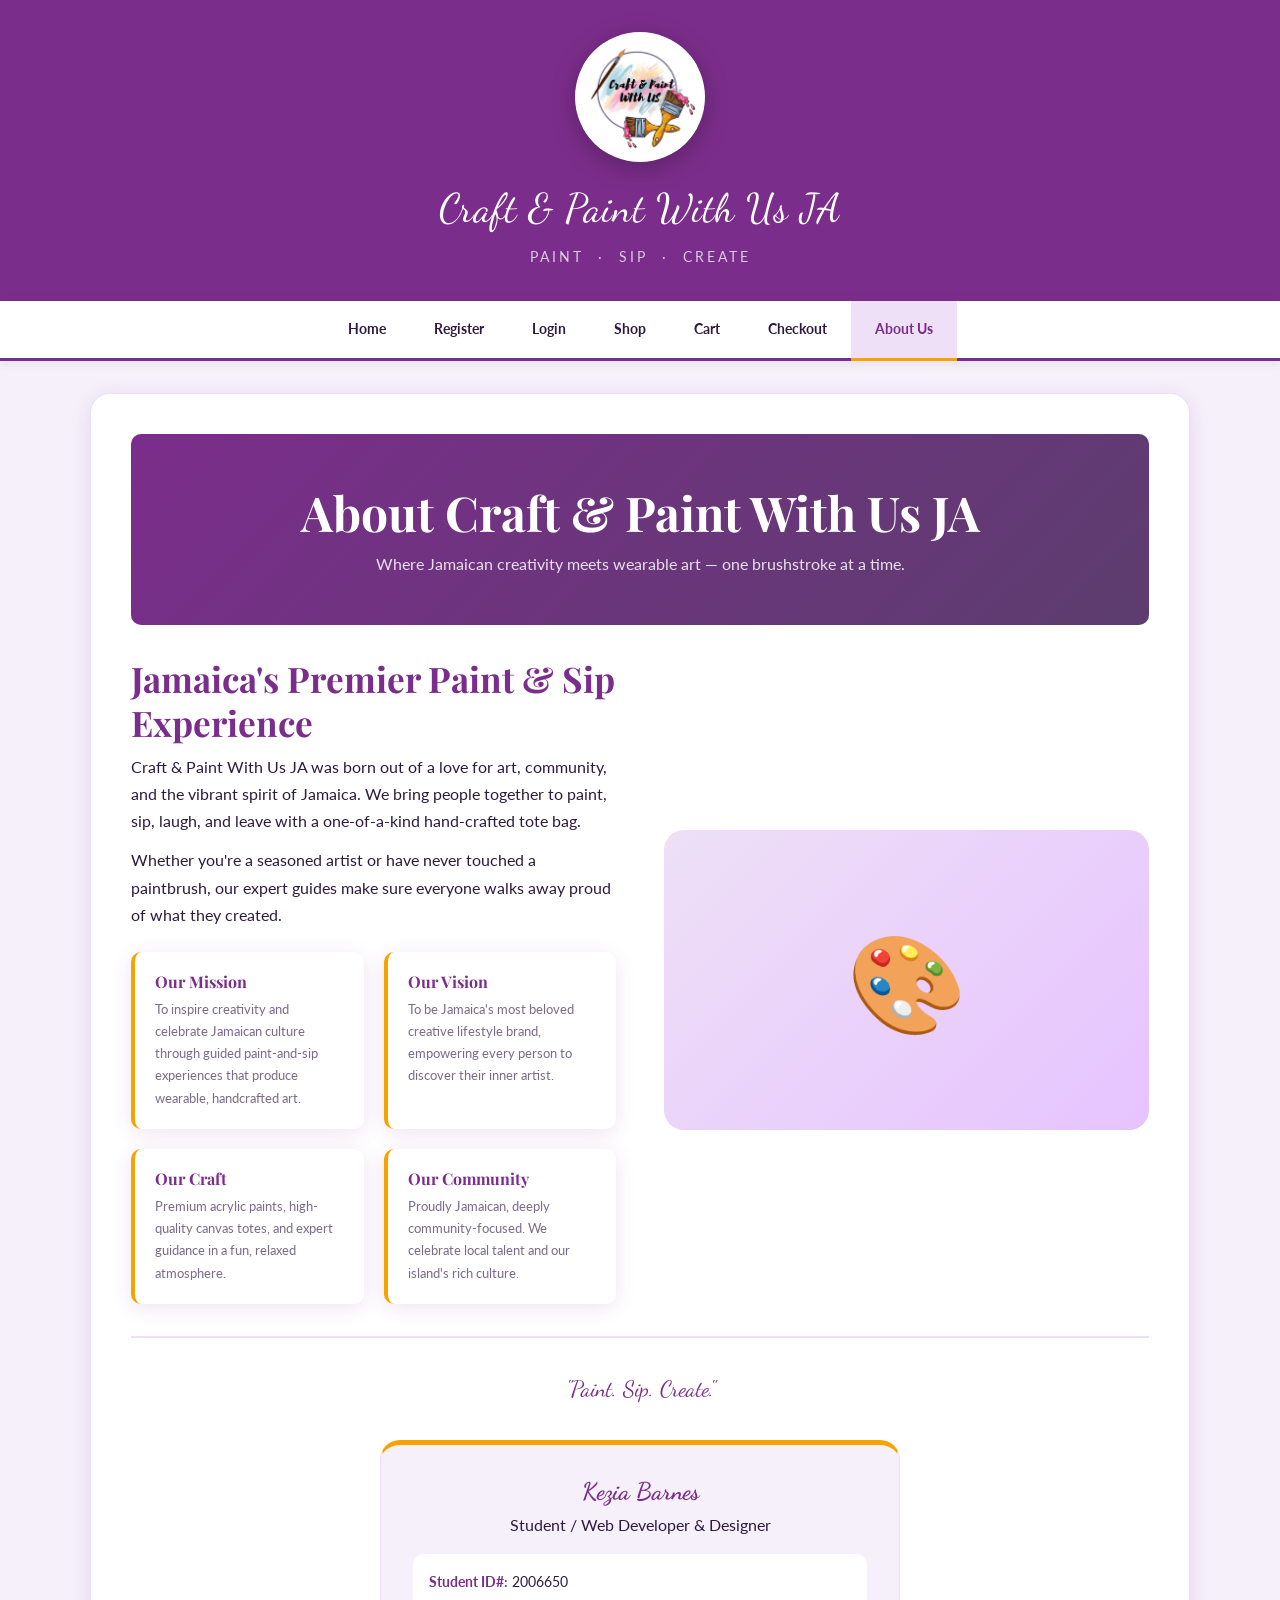
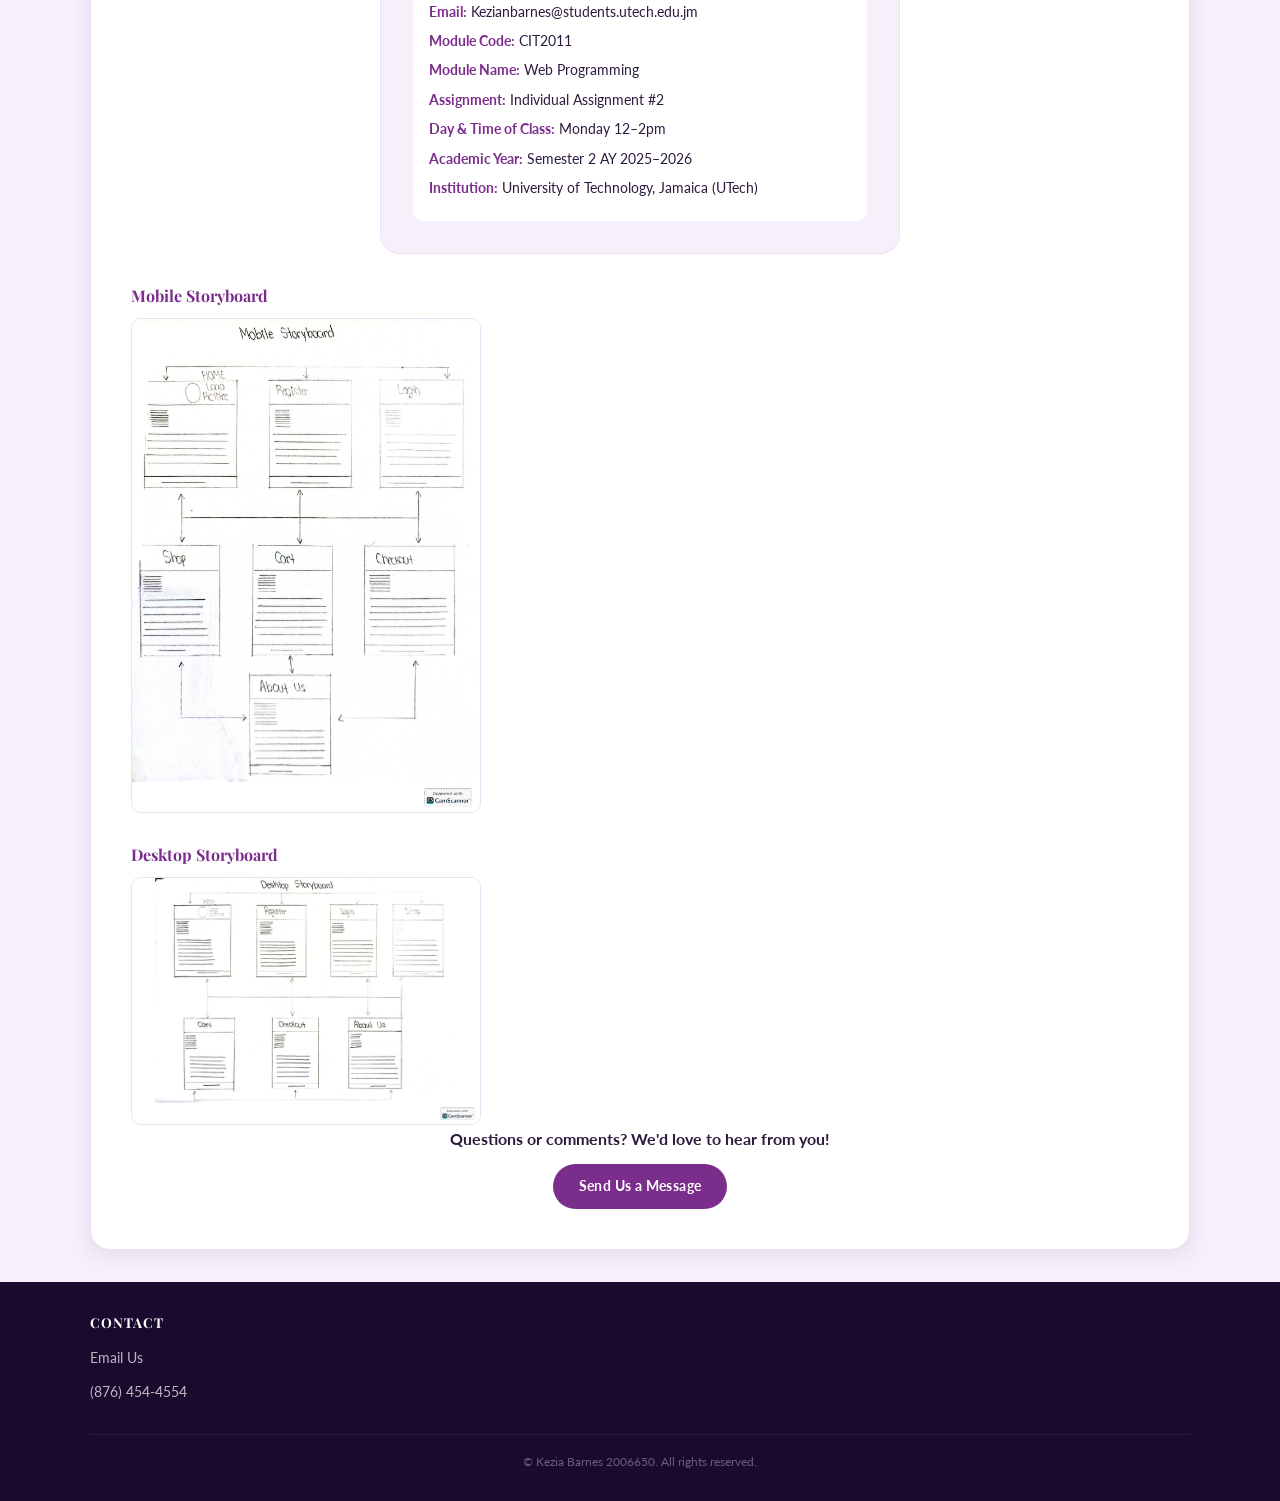
==== Codes/about.html @ 6f70c391 "Add files via upload" ====
<!DOCTYPE html>
<html lang="en">
<head>
  <meta charset="UTF-8" />
  <meta name="viewport" content="width=device-width, initial-scale=1.0" />
  <title>About Us — Craft &amp; Paint With Us JA</title>
  <link rel="stylesheet" href="../style.css" />
  <link rel="preconnect" href="https://fonts.googleapis.com" />
  <link rel="preconnect" href="https://fonts.gstatic.com" crossorigin />
  <link href="https://fonts.googleapis.com/css2?family=Playfair+Display:wght@400;700;900&family=Lato:wght@400;700&family=Dancing+Script:wght@600&display=swap" rel="stylesheet" />
</head>
<body>

  <!-- SITE BANNER -->
  <header class="site-banner">
    <a href="index.html">
      <div class="banner-logo-circle">
        <img src="../Assets/Craftandpaintlogo.jpg" alt="Craft and Paint With Us JA logo" />
      </div>
      <span class="banner-brand-name">Craft &amp; Paint With Us JA</span>
      <span class="banner-tagline">Paint &nbsp;&middot;&nbsp; Sip &nbsp;&middot;&nbsp; Create</span>
    </a>
  </header>

  <!-- NAVIGATION -->
  <nav class="site-nav" aria-label="Main navigation">
    <button class="hamburger" aria-label="Open menu" aria-expanded="false">
      <span></span><span></span><span></span>
    </button>
    <ul>
      <li><a href="index.html">Home</a></li>
      <li><a href="register.html">Register</a></li>
      <li><a href="login.html">Login</a></li>
      <li><a href="products.html">Shop</a></li>
      <li><a href="cart.html">Cart <span id="cart-count" aria-label="items in cart"></span></a></li>
      <li><a href="checkout.html">Checkout</a></li>
      <li><a href="about.html">About Us</a></li>
    </ul>
  </nav>

  <!-- MAIN CONTENT -->
  <main class="page-content">

    <div class="page-hero">
      <h1>About Craft &amp; Paint With Us JA</h1>
      <p>Where Jamaican creativity meets wearable art — one brushstroke at a time.</p>
    </div>

    <!-- Business info -->
    <div class="about-grid">
      <div>
        <h2>Jamaica's Premier Paint &amp; Sip Experience</h2>
        <p>Craft &amp; Paint With Us JA was born out of a love for art, community, and the vibrant spirit of Jamaica. We bring people together to paint, sip, laugh, and leave with a one-of-a-kind hand-crafted tote bag.</p>
        <p>Whether you're a seasoned artist or have never touched a paintbrush, our expert guides make sure everyone walks away proud of what they created.</p>

        <div class="about-values">
          <div class="value-card">
            <h4>Our Mission</h4>
            <p>To inspire creativity and celebrate Jamaican culture through guided paint-and-sip experiences that produce wearable, handcrafted art.</p>
          </div>
          <div class="value-card">
            <h4>Our Vision</h4>
            <p>To be Jamaica's most beloved creative lifestyle brand, empowering every person to discover their inner artist.</p>
          </div>
          <div class="value-card">
            <h4>Our Craft</h4>
            <p>Premium acrylic paints, high-quality canvas totes, and expert guidance in a fun, relaxed atmosphere.</p>
          </div>
          <div class="value-card">
            <h4>Our Community</h4>
            <p>Proudly Jamaican, deeply community-focused. We celebrate local talent and our island's rich culture.</p>
          </div>
        </div>
      </div>
      <div class="about-visual" aria-hidden="true">🎨</div>
    </div>

    <hr />

    <!-- Slogan -->
    <p class="text-center slogan">"Paint. Sip. Create."</p>

    <!-- Student / Developer details -->
    <div class="student-card">
      <h3 class="text-center">Kezia Barnes</h3>
      <p class="text-center">Student / Web Developer &amp; Designer</p>

      <div class="student-details">
        <p><strong>Student ID#:</strong> 2006650</p>
        <p><strong>Email:</strong>
          <a href="mailto:Kezianbarnes@students.utech.edu.jm">Kezianbarnes@students.utech.edu.jm</a>
        </p>
        <p><strong>Module Code:</strong> CIT2011</p>
        <p><strong>Module Name:</strong> Web Programming</p>
        <p><strong>Assignment:</strong> Individual Assignment #2</p>
        <p><strong>Day &amp; Time of Class:</strong> Monday 12–2pm</p>
        <p><strong>Academic Year:</strong> Semester 2 AY 2025–2026</p>
        <p><strong>Institution:</strong> University of Technology, Jamaica (UTech)</p>
      </div>
    </div>

    <!-- Storyboards -->
    <div class="storyboard-section">
      <h4>Mobile Storyboard</h4>
      <img src="../Assets/Mobilestoryboard.jpg" alt="Mobile wireframe storyboard layout for Craft and Paint With Us JA" width="350" />
    </div>

    <div class="storyboard-section">
      <h4>Desktop Storyboard</h4>
      <img src="../Assets/Desktopstoryboard.jpg" alt="Desktop wireframe storyboard layout for Craft and Paint With Us JA" width="350" />
    </div>

    <!-- Contact CTA -->
    <div class="text-center">
      <p><strong>Questions or comments? We'd love to hear from you!</strong></p>
      <a href="mailto:Kezianbarnes@students.utech.edu.jm?subject=Enquiry%20%E2%80%94%20Craft%20%26%20Paint%20With%20Us%20JA"
        class="btn btn-primary">Send Us a Message</a>
    </div>

  </main>

  <!-- FOOTER -->
  <footer>
    <div class="footer-inner">
      <div class="footer-col">
        <h4>Contact</h4>
        <ul>
          <li><a href="mailto:2006650@students.utech.edu.jm">Email Us</a></li>
          <li><a href="tel:+18764544554">(876) 454-4554</a></li>
        </ul>
      </div>
    </div>
    <div class="footer-bottom">
      <p>&copy; Kezia Barnes 2006650. All rights reserved.</p>
    </div>
  </footer>

  <button id="scroll-top-btn" aria-label="Scroll to top">&#8679;</button>
  <script src="../Codes/script.js"></script>
</body>
</html>
---- style.css ----
/* ============================================================
   Craft & Paint With Us JA — style.css
   Student : Kezia Barnes | ID: 2006650
   Module  : CIT2011 Web Programming — Individual Assignment #2
   ============================================================ */


/* ---- IA2 CSS: Custom Properties (variables) ---- */
:root {
  --clr-primary:   #7B2D8B;
  --clr-secondary: #F4A300;
  --clr-accent:    #E94B3C;
  --clr-bg:        #F5F0FA;
  --clr-dark:      #1A0A2E;
  --clr-mid:       #5C3D6E;
  --clr-light:     #EEE0F7;
  --clr-white:     #FFFFFF;
  --clr-text:      #2D1B3E;
  --clr-muted:     #7A6B8A;
  --clr-success:   #2E7D32;
  --clr-error:     #C62828;

  --ff-display: 'Playfair Display', serif;
  --ff-body:    'Lato', sans-serif;
  --ff-accent:  'Dancing Script', cursive;

  --fw-normal: 400;
  --fw-bold:   700;

  --radius:    10px;
  --radius-lg: 20px;
  --shadow:    0 4px 20px rgba(123,45,139,.13);
  --shadow-lg: 0 10px 40px rgba(123,45,139,.22);
  --transition: all 0.28s ease;
}


/* ---- IA2 CSS: Element selectors — global reset & base ---- */
*, *::before, *::after { box-sizing: border-box; margin: 0; padding: 0; }

html { scroll-behavior: smooth; font-size: 16px; }

body {
  font-family: var(--ff-body);
  background: var(--clr-bg);
  color: var(--clr-text);
  line-height: 1.7;
  min-height: 100vh;
  display: flex;
  flex-direction: column;
}

img { max-width: 100%; display: block; }
a   { text-decoration: none; color: inherit; transition: var(--transition); }
ul  { list-style: none; }
p   { margin-bottom: .75rem; }


/* ---- IA2 CSS: Element selectors — typography ---- */
h1, h2, h3, h4 {
  font-family: var(--ff-display);
  font-weight: var(--fw-bold);
  color: var(--clr-primary);
  line-height: 1.25;
  margin-bottom: .5rem;
}

h1 { font-size: clamp(1.8rem, 4vw, 3rem); }
h2 { font-size: clamp(1.4rem, 3vw, 2.2rem); }
h3 { font-size: clamp(1.1rem, 2vw, 1.6rem); }
h4 { font-size: 1rem; }


/* ---- IA2 CSS: Class selector — layout container ---- */
.container {
  width: 92%;
  max-width: 1100px;
  margin: 0 auto;
}

.text-center { text-align: center; }


/* ============================================================
   BUTTONS — IA2 CSS: Class selectors + pseudo-class :hover
   ============================================================ */
.btn {
  display: inline-block;
  padding: .65rem 1.6rem;
  border-radius: 50px;
  font-family: var(--ff-body);
  font-weight: var(--fw-bold);
  font-size: .9rem;
  cursor: pointer;
  border: none;
  transition: var(--transition);
  letter-spacing: .4px;
}

.btn-primary { background: var(--clr-primary); color: var(--clr-white); }
.btn-primary:hover { background: var(--clr-mid); transform: translateY(-2px); box-shadow: var(--shadow); }

.btn-secondary { background: var(--clr-secondary); color: var(--clr-dark); }
.btn-secondary:hover { background: #d4891a; transform: translateY(-2px); }

.btn-accent { background: var(--clr-accent); color: var(--clr-white); }
.btn-accent:hover { background: #c73a2c; transform: translateY(-2px); }

.btn-outline { background: transparent; border: 2px solid var(--clr-primary); color: var(--clr-primary); }
.btn-outline:hover { background: var(--clr-primary); color: var(--clr-white); }


/* ============================================================
   HEADER / BANNER — IA2 CSS: Layout & Positioning
   ============================================================ */
.site-banner {
  background: var(--clr-primary);
  padding: 2rem 1rem;
  text-align: center;
}

.banner-logo-circle {
  width: 130px;
  height: 130px;
  background: var(--clr-white);
  border-radius: 50%;
  display: flex;
  align-items: center;
  justify-content: center;
  margin: 0 auto .75rem;
  overflow: hidden;
  box-shadow: 0 6px 24px rgba(0,0,0,.25);
  padding: 8px;
}

.banner-logo-circle img {
  width: 100%;
  height: 100%;
  object-fit: contain;
  border-radius: 0;
}

.banner-brand-name {
  font-family: var(--ff-accent);
  font-size: clamp(1.6rem, 4vw, 2.5rem);
  color: var(--clr-white);
  display: block;
  letter-spacing: 1px;
}

.banner-tagline {
  font-size: .85rem;
  color: rgba(255,255,255,.75);
  letter-spacing: 3px;
  text-transform: uppercase;
  margin-top: .25rem;
  display: block;
}


/* ============================================================
   NAVIGATION — IA2 CSS: Flexbox layout, pseudo-class :hover
   ============================================================ */
.site-nav {
  background: var(--clr-white);
  border-bottom: 3px solid var(--clr-primary);
  position: sticky;
  top: 0;
  z-index: 1000;
  box-shadow: 0 2px 10px rgba(0,0,0,.08);
}

/* IA2 CSS: Descendant selector — nav links inside .site-nav */
.site-nav ul {
  display: flex;
  justify-content: center;
  flex-wrap: wrap;
  list-style: none;
}

.site-nav ul li a {
  display: block;
  padding: 1rem 1.5rem;
  font-weight: var(--fw-bold);
  font-size: .9rem;
  color: var(--clr-text);
  border-bottom: 3px solid transparent;
  margin-bottom: -3px;
  transition: var(--transition);
}

/* IA2 CSS: Pseudo-class :hover */
.site-nav ul li a:hover,
.site-nav ul li a.active {
  color: var(--clr-primary);
  border-bottom-color: var(--clr-secondary);
  background: var(--clr-light);
}

/* Cart badge — IA2 CSS: ID selector */
#cart-count {
  display: inline-flex;
  align-items: center;
  justify-content: center;
  background: var(--clr-accent);
  color: var(--clr-white);
  font-size: .6rem;
  font-weight: var(--fw-bold);
  width: 16px;
  height: 16px;
  border-radius: 50%;
  margin-left: .3rem;
  vertical-align: middle;
}

/* Hamburger button (mobile) */
.hamburger {
  display: none;
  flex-direction: column;
  gap: 5px;
  cursor: pointer;
  background: none;
  border: none;
  padding: .75rem 1rem;
  margin-left: auto;
}

.hamburger span {
  display: block;
  width: 24px;
  height: 2px;
  background: var(--clr-primary);
  border-radius: 2px;
  transition: var(--transition);
}


/* ============================================================
   MAIN CONTENT WRAPPER
   ============================================================ */
.page-content {
  background: var(--clr-white);
  border: 1px solid var(--clr-light);
  border-radius: var(--radius-lg);
  margin: 2rem auto;
  width: 92%;
  max-width: 1100px;
  padding: 2.5rem;
  box-shadow: var(--shadow);
  flex: 1;
}

/* IA2 CSS: Class selector — hero banner inside pages */
.page-hero {
  border-radius: var(--radius);
  background: linear-gradient(135deg, var(--clr-primary), var(--clr-mid));
  color: var(--clr-white);
  padding: 3rem 2rem;
  text-align: center;
  margin-bottom: 2rem;
}

.page-hero h1 { color: var(--clr-white); margin-bottom: .5rem; }
.page-hero p  { color: rgba(255,255,255,.85); max-width: 600px; margin: 0 auto; }


/* ============================================================
   HOME PAGE — IA2 CSS: Grid layout
   ============================================================ */
.home-welcome {
  display: grid;
  grid-template-columns: 1fr auto;
  gap: 2.5rem;
  align-items: center;
  padding: 1.5rem 0 2rem;
}

.home-welcome-img {
width: 80%;
  heigh: 80%;
  object-fit: contain;
  border-radius: 0;
}

.home-cta { display: flex; gap: 1rem; flex-wrap: wrap; margin-top: 1.25rem; }

.bullet-list { list-style: disc; padding-left: 1.5rem; color: var(--clr-muted); margin-bottom: 1.5rem; }
.bullet-list li { margin-bottom: .4rem; }

/* IA2 CSS: Grid layout — products grid */
.products-grid {
  display: grid;
  grid-template-columns: repeat(auto-fill, minmax(240px, 1fr));
  gap: 1.5rem;
  margin-top: 1.5rem;
}

/* IA2 CSS: Class selector + pseudo-class :hover */
.product-card {
  background: var(--clr-bg);
  border-radius: var(--radius);
  overflow: hidden;
  border: 1px solid var(--clr-light);
  transition: var(--transition);
  display: flex;
  flex-direction: column;
}

.product-card:hover { transform: translateY(-4px); box-shadow: var(--shadow-lg); }

.product-img {
  height: 180px;
  overflow: hidden;
  background: var(--clr-light);
  display: flex;
  align-items: center;
  justify-content: center;
}

.product-img img {
  width: 100%;
  height: 100%;
  object-fit: cover;
}

.product-info { padding: 1.1rem; flex: 1; display: flex; flex-direction: column; }
.product-info h3 { font-size: 1rem; margin-bottom: .3rem; }
.product-info p  { font-size: .82rem; color: var(--clr-muted); flex: 1; }

.product-footer {
  display: flex;
  align-items: center;
  justify-content: space-between;
  gap: .5rem;
  margin-top: .75rem;
}

.product-price {
  font-size: 1.15rem;
  font-weight: var(--fw-bold);
  color: var(--clr-primary);
  font-family: var(--ff-display);
}

.add-to-cart-btn {
  background: var(--clr-primary);
  color: var(--clr-white);
  border: none;
  border-radius: 8px;
  padding: .45rem .9rem;
  cursor: pointer;
  font-size: .8rem;
  font-weight: var(--fw-bold);
  font-family: var(--ff-body);
  transition: var(--transition);
}

.add-to-cart-btn:hover { background: var(--clr-accent); transform: scale(1.05); }


/* ============================================================
   FORMS (Login & Register) — IA2 CSS: Descendant + pseudo-class
   ============================================================ */
.form-wrap { max-width: 520px; margin: 0 auto; }

.form-card-inner {
  background: var(--clr-bg);
  border-radius: var(--radius);
  padding: 2rem;
  border: 1px solid var(--clr-light);
  margin-top: 1rem;
}

.form-group { margin-bottom: 1.1rem; }

/* IA2 CSS: Descendant selector */
.form-group label {
  display: block;
  font-weight: var(--fw-bold);
  font-size: .85rem;
  color: var(--clr-text);
  margin-bottom: .3rem;
}

.form-group input,
.form-group select,
.form-group textarea {
  width: 100%;
  padding: .7rem .9rem;
  border: 2px solid rgba(123,45,139,.15);
  border-radius: var(--radius);
  font-family: var(--ff-body);
  font-size: .9rem;
  color: var(--clr-text);
  background: var(--clr-white);
  transition: var(--transition);
  outline: none;
}

/* IA2 CSS: Pseudo-class :focus */
.form-group input:focus,
.form-group select:focus,
.form-group textarea:focus {
  border-color: var(--clr-primary);
  box-shadow: 0 0 0 3px rgba(123,45,139,.1);
}

.form-group input.error-field { border-color: var(--clr-error); }

.form-row { display: grid; grid-template-columns: 1fr 1fr; gap: 1rem; }

.form-divider {
  text-align: center;
  color: var(--clr-muted);
  font-size: .85rem;
  margin: 1rem 0;
  position: relative;
}

.form-divider::before,
.form-divider::after {
  content: '';
  position: absolute;
  top: 50%;
  width: 42%;
  height: 1px;
  background: rgba(123,45,139,.15);
}

.form-divider::before { left: 0; }
.form-divider::after  { right: 0; }

.form-footer {
  text-align: center;
  margin-top: 1.25rem;
  font-size: .875rem;
  color: var(--clr-muted);
}

/* IA2 CSS: Descendant selector — links inside .form-footer */
.form-footer a { color: var(--clr-primary); font-weight: var(--fw-bold); }

.password-strength {
  height: 4px;
  border-radius: 2px;
  background: #ddd;
  margin-top: .4rem;
  overflow: hidden;
}

.strength-bar {
  height: 100%;
  border-radius: 2px;
  transition: var(--transition);
  width: 0;
}

/* IA2 CSS: Class selectors — feedback messages */
.error-msg {
  color: var(--clr-error);
  font-size: .78rem;
  margin-top: .25rem;
  display: none;
}

.error-msg.visible { display: block; }

.success-msg {
  background: #e8f5e9;
  color: var(--clr-success);
  border-left: 4px solid var(--clr-success);
  padding: .875rem 1rem;
  border-radius: var(--radius);
  font-size: .875rem;
  margin-bottom: 1rem;
  display: none;
}

.success-msg.visible { display: block; }


/* ============================================================
   CART PAGE — IA2 CSS: Grid + Flexbox layout
   ============================================================ */
.cart-layout {
  display: grid;
  grid-template-columns: 1fr 300px;
  gap: 1.5rem;
  align-items: start;
}

.cart-table-wrap {
  background: var(--clr-bg);
  border-radius: var(--radius);
  border: 1px solid var(--clr-light);
  overflow: hidden;
}

.cart-table { width: 100%; border-collapse: collapse; }

/* IA2 CSS: Descendant selector — thead inside .cart-table */
.cart-table thead { background: var(--clr-primary); color: var(--clr-white); }
.cart-table th { padding: .75rem 1rem; text-align: left; font-size: .82rem; }
.cart-table td { padding: .75rem 1rem; border-bottom: 1px solid var(--clr-light); vertical-align: middle; }
.cart-table tbody tr:last-child td { border-bottom: none; }

/* IA2 CSS: Pseudo-class :hover on table rows */
.cart-table tbody tr:hover { background: var(--clr-light); }

.qty-control { display: flex; align-items: center; gap: .4rem; }

.qty-btn {
  width: 26px;
  height: 26px;
  border: 2px solid var(--clr-primary);
  background: none;
  border-radius: 6px;
  cursor: pointer;
  font-size: .9rem;
  color: var(--clr-primary);
  transition: var(--transition);
  display: flex;
  align-items: center;
  justify-content: center;
}

.qty-btn:hover { background: var(--clr-primary); color: var(--clr-white); }

.remove-btn {
  background: none;
  border: none;
  color: var(--clr-error);
  cursor: pointer;
  font-size: 1rem;
  padding: .3rem;
  border-radius: 6px;
  transition: var(--transition);
}

.remove-btn:hover { background: #ffebee; }

.cart-table-actions {
  display: flex;
  gap: .75rem;
  padding: 1rem;
  border-top: 2px solid var(--clr-light);
  flex-wrap: wrap;
}

/* IA2 CSS: Class selector — order summary sidebar */
.cart-summary {
  background: var(--clr-bg);
  border-radius: var(--radius);
  border: 1px solid var(--clr-light);
  padding: 1.5rem;
  position: sticky;
  top: 70px;
}

.cart-summary h3 {
  margin-bottom: 1.25rem;
  padding-bottom: .65rem;
  border-bottom: 2px solid var(--clr-light);
}

.summary-line {
  display: flex;
  justify-content: space-between;
  font-size: .875rem;
  padding: .4rem 0;
  color: var(--clr-muted);
}

.summary-line.discount { color: var(--clr-success); }

.summary-total {
  display: flex;
  justify-content: space-between;
  font-weight: var(--fw-bold);
  font-size: 1.1rem;
  padding: .875rem 0 .4rem;
  margin-top: .4rem;
  border-top: 2px solid var(--clr-primary);
  color: var(--clr-primary);
}

.cart-actions { display: flex; flex-direction: column; gap: .6rem; margin-top: 1rem; }

.empty-state { text-align: center; padding: 3rem 2rem; color: var(--clr-muted); }
.empty-state .empty-icon { font-size: 3.5rem; margin-bottom: .875rem; opacity: .4; }


/* ============================================================
   CHECKOUT PAGE — IA2 CSS: Grid layout
   ============================================================ */
.checkout-layout {
  display: grid;
  grid-template-columns: 1fr 300px;
  gap: 1.5rem;
  align-items: start;
}

.checkout-card {
  background: var(--clr-bg);
  border-radius: var(--radius);
  border: 1px solid var(--clr-light);
  padding: 1.75rem;
}

.checkout-card h3 {
  margin-bottom: 1.25rem;
  padding-bottom: .65rem;
  border-bottom: 2px solid var(--clr-light);
}

.checkout-order-item {
  display: flex;
  justify-content: space-between;
  padding: .5rem 0;
  border-bottom: 1px solid var(--clr-light);
  font-size: .875rem;
}

.checkout-order-item:last-child { border-bottom: none; }

.checkout-actions { display: flex; gap: .65rem; flex-wrap: wrap; margin-top: 1.25rem; }

.bank-details {
  background: var(--clr-light);
  border-radius: var(--radius);
  padding: 1rem;
  font-size: .875rem;
  margin-top: 1rem;
}

.bank-details p { margin-bottom: .3rem; }


/* ============================================================
   ABOUT PAGE — IA2 CSS: Grid layout
   ============================================================ */
.about-grid {
  display: grid;
  grid-template-columns: 1fr 1fr;
  gap: 3rem;
  align-items: center;
  margin-bottom: 2rem;
}

.about-visual {
  background: linear-gradient(135deg, var(--clr-light), #e6c3ff);
  border-radius: var(--radius-lg);
  height: 300px;
  display: flex;
  align-items: center;
  justify-content: center;
  font-size: 6rem;
}

.about-values { display: grid; grid-template-columns: 1fr 1fr; gap: 1.25rem; margin-top: 1.5rem; }

.value-card {
  background: var(--clr-white);
  border-radius: var(--radius);
  padding: 1.25rem;
  border-left: 4px solid var(--clr-secondary);
  box-shadow: var(--shadow);
}

.value-card h4 { margin-bottom: .35rem; }
.value-card p  { font-size: .82rem; color: var(--clr-muted); margin: 0; }

.student-card {
  background: var(--clr-bg);
  border-radius: var(--radius-lg);
  padding: 2rem;
  border: 1px solid var(--clr-light);
  max-width: 520px;
  margin: 2rem auto;
  border-top: 5px solid var(--clr-secondary);
}

.student-card h3 {
  font-family: var(--ff-accent);
  font-size: 1.5rem;
  margin-bottom: .25rem;
}

.student-details {
  background: var(--clr-white);
  border-radius: var(--radius);
  padding: 1rem;
  margin-top: 1rem;
}

/* IA2 CSS: Descendant selector — paragraphs inside .student-details */
.student-details p { font-size: .875rem; margin-bottom: .35rem; }
.student-details p strong { color: var(--clr-primary); }

.storyboard-section { margin-top: 2rem; }
.storyboard-section h4 { margin-bottom: .75rem; }
.storyboard-section img { border-radius: var(--radius); border: 1px solid var(--clr-light); max-width: 100%; }


/* ============================================================
   MODAL — IA2 CSS: Positioning (fixed)
   ============================================================ */
.modal-overlay {
  position: fixed;
  inset: 0;
  background: rgba(26,10,46,.7);
  z-index: 2000;
  display: flex;
  align-items: center;
  justify-content: center;
  padding: 1rem;
  opacity: 0;
  pointer-events: none;
  transition: var(--transition);
}

.modal-overlay.open { opacity: 1; pointer-events: all; }

.modal {
  background: var(--clr-white);
  border-radius: var(--radius-lg);
  padding: 2.25rem;
  max-width: 460px;
  width: 100%;
  transform: scale(.9);
  transition: var(--transition);
  text-align: center;
}

.modal-overlay.open .modal { transform: scale(1); }
.modal h3 { margin-bottom: .75rem; }
.modal p  { color: var(--clr-muted); margin-bottom: 1.25rem; }
.modal-actions { display: flex; gap: .875rem; justify-content: center; }


/* ============================================================
   TOAST NOTIFICATION — IA2 CSS: Fixed positioning
   ============================================================ */
.toast {
  position: fixed;
  bottom: 1.5rem;
  right: 1.5rem;
  background: var(--clr-primary);
  color: var(--clr-white);
  padding: .875rem 1.4rem;
  border-radius: var(--radius);
  box-shadow: var(--shadow-lg);
  font-size: .875rem;
  font-weight: var(--fw-bold);
  z-index: 9999;
  transform: translateY(80px);
  opacity: 0;
  transition: all .4s ease;
  max-width: 300px;
}

.toast.show { transform: translateY(0); opacity: 1; }


/* ============================================================
   FOOTER — IA2 CSS: Descendant selectors
   ============================================================ */
footer {
  background: var(--clr-dark);
  color: rgba(255,255,255,.7);
  padding: 2rem 0 1rem;
  margin-top: auto;
}

.footer-inner {
  display: flex;
  justify-content: space-between;
  align-items: flex-start;
  flex-wrap: wrap;
  gap: 1.5rem;
  width: 92%;
  max-width: 1100px;
  margin: 0 auto 1.5rem;
}

.footer-col h4 {
  color: var(--clr-white);
  font-size: .85rem;
  margin-bottom: .75rem;
  text-transform: uppercase;
  letter-spacing: 1px;
}

/* IA2 CSS: Descendant selector — links inside footer */
.footer-col ul li { margin-bottom: .4rem; }
.footer-col ul li a { font-size: .85rem; }
.footer-col ul li a:hover { color: var(--clr-secondary); }

.footer-bottom {
  border-top: 1px solid rgba(255,255,255,.08);
  text-align: center;
  padding-top: 1rem;
  font-size: .78rem;
  color: rgba(255,255,255,.35);
  width: 92%;
  max-width: 1100px;
  margin: 0 auto;
}


/* ============================================================
   SCROLL-TO-TOP BUTTON
   ============================================================ */
#scroll-top-btn {
  position: fixed;
  bottom: 5rem;
  right: 1.5rem;
  width: 42px;
  height: 42px;
  border-radius: 50%;
  background: var(--clr-primary);
  color: var(--clr-white);
  border: none;
  font-size: 1.3rem;
  cursor: pointer;
  display: none;
  z-index: 8000;
  box-shadow: var(--shadow);
  transition: var(--transition);
}

#scroll-top-btn:hover { background: var(--clr-mid); }

/* ---- Utility classes ---- */
.btn-full { width: 100%; font-size: 1rem; padding: .875rem; }

.optional { color: var(--clr-muted); font-weight: var(--fw-normal); font-size: .85rem; }

/* IA2 CSS: Descendant selector — checkbox label */
.checkbox-label {
  display: flex;
  align-items: flex-start;
  gap: .65rem;
  cursor: pointer;
  font-weight: var(--fw-normal);
  font-size: .875rem;
  color: var(--clr-muted);
}

.checkbox-label input { accent-color: var(--clr-primary); width: auto; margin-top: .2rem; flex-shrink: 0; }
.checkbox-label a { color: var(--clr-primary); font-weight: var(--fw-bold); }

/* Screen-reader only (accessibility) */
.sr-only {
  position: absolute;
  width: 1px; height: 1px;
  padding: 0; margin: -1px;
  overflow: hidden; clip: rect(0,0,0,0);
  border: 0;
}

/* About page — slogan */
.slogan {
  font-family: var(--ff-accent);
  font-size: 1.4rem;
  color: var(--clr-primary);
  margin: 1.5rem 0;
}

/* Checkout card nested inside form */
.checkout-card .checkout-card {
  margin-top: 1.5rem;
  border-top: 2px solid var(--clr-light);
  padding-top: 1.5rem;
  background: none;
  border: none;
  padding-left: 0;
  padding-right: 0;
}

/* Modal emoji display */
.modal-emoji { font-size: 2.5rem; margin-bottom: .75rem; }

/* Horizontal rule */
hr { border: none; border-top: 2px solid var(--clr-light); margin: 2rem 0; }


/* ============================================================
   RESPONSIVE — IA2 CSS: Media queries (mobile & desktop views)
   ============================================================ */

/* Tablet: max 950px */
@media (max-width: 950px) {
  .home-welcome      { grid-template-columns: 1fr; text-align: center; }
  .home-welcome-img  { margin: 0 auto; }
  .home-cta          { justify-content: center; }
  .about-grid        { grid-template-columns: 1fr; }
  .about-visual      { height: 200px; }
  .cart-layout       { grid-template-columns: 1fr; }
  .checkout-layout   { grid-template-columns: 1fr; }
  .footer-inner      { flex-direction: column; }
}

/* Mobile: max 600px */
@media (max-width: 600px) {
  .site-nav ul             { display: none; flex-direction: column; }
  .site-nav ul.open        { display: flex; }
  .site-nav ul li a        { padding: .875rem 1.5rem; border-bottom: 1px solid var(--clr-light); }
  .hamburger               { display: flex; }
  .about-values            { grid-template-columns: 1fr; }
  .form-row                { grid-template-columns: 1fr; }
  .page-content            { padding: 1.25rem; }
  .checkout-actions        { flex-direction: column; }
  .cart-table th:nth-child(3),
  .cart-table td:nth-child(3) { display: none; }
}
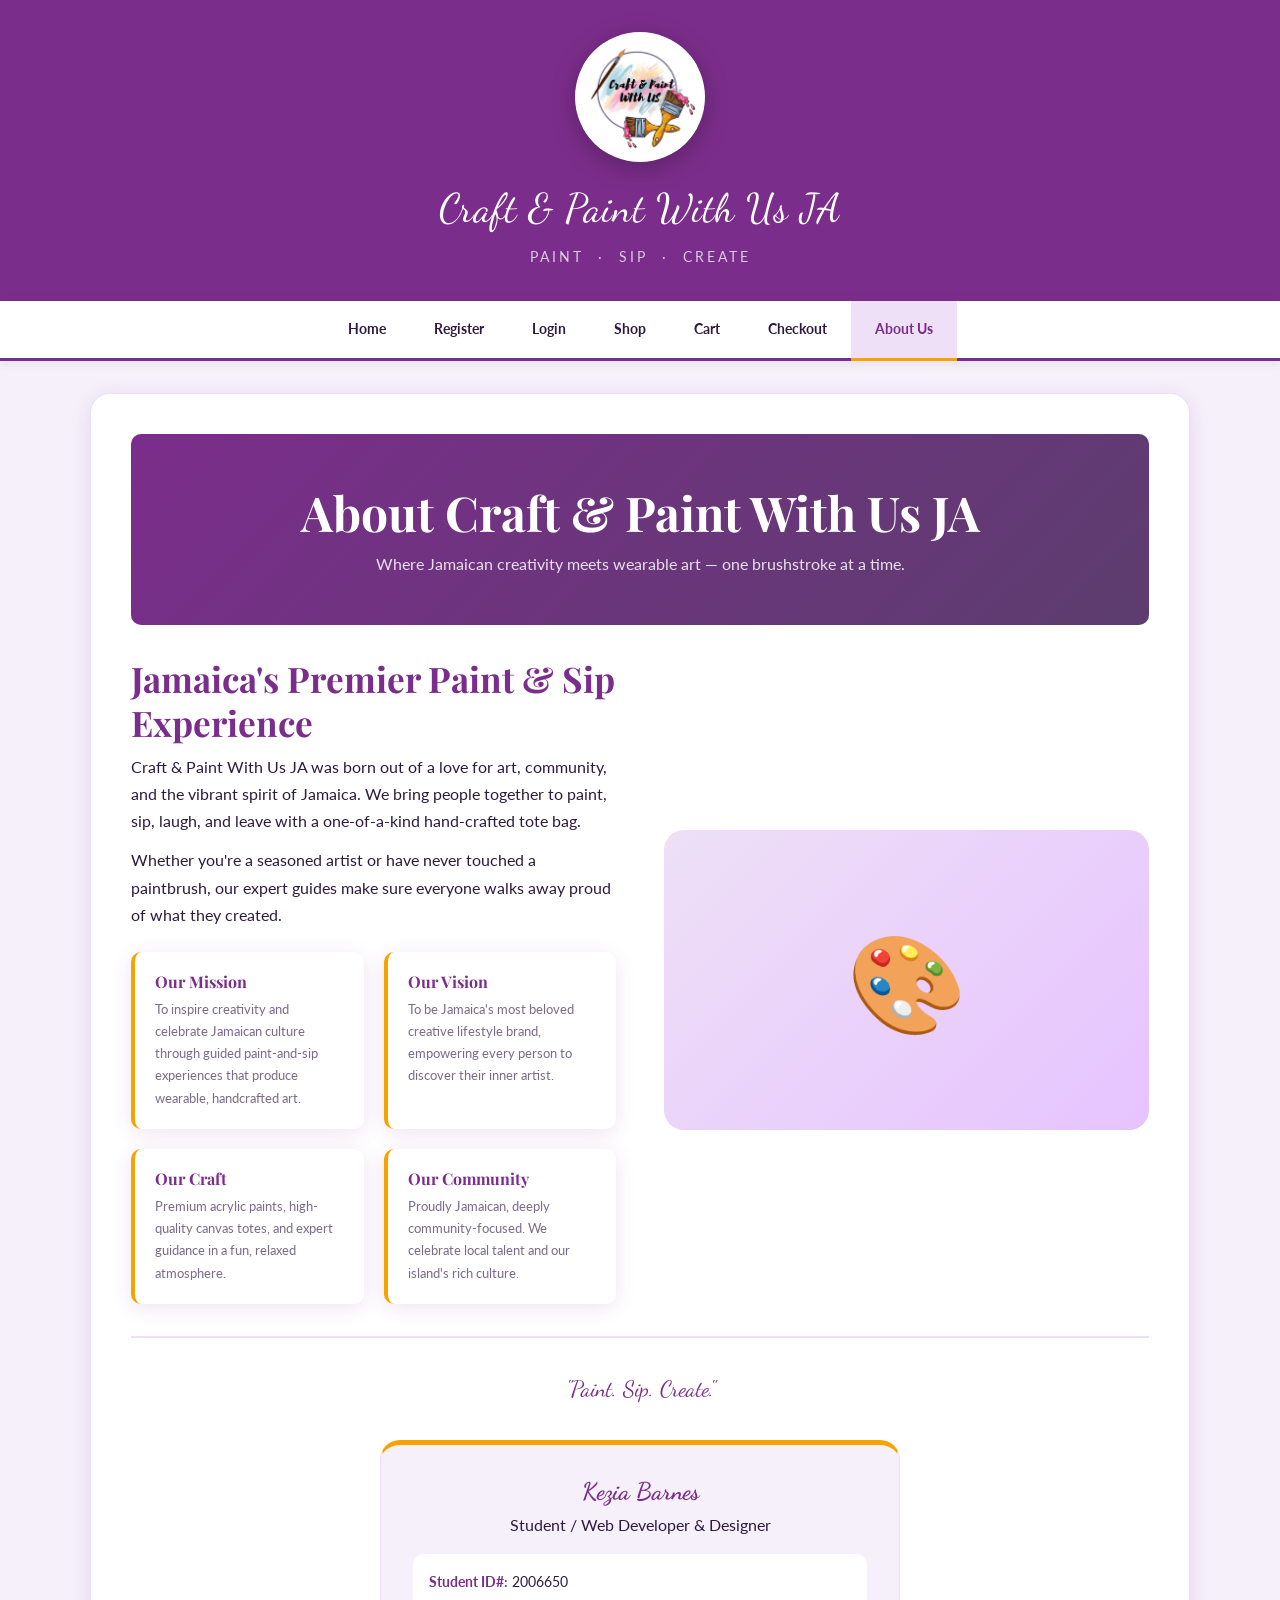
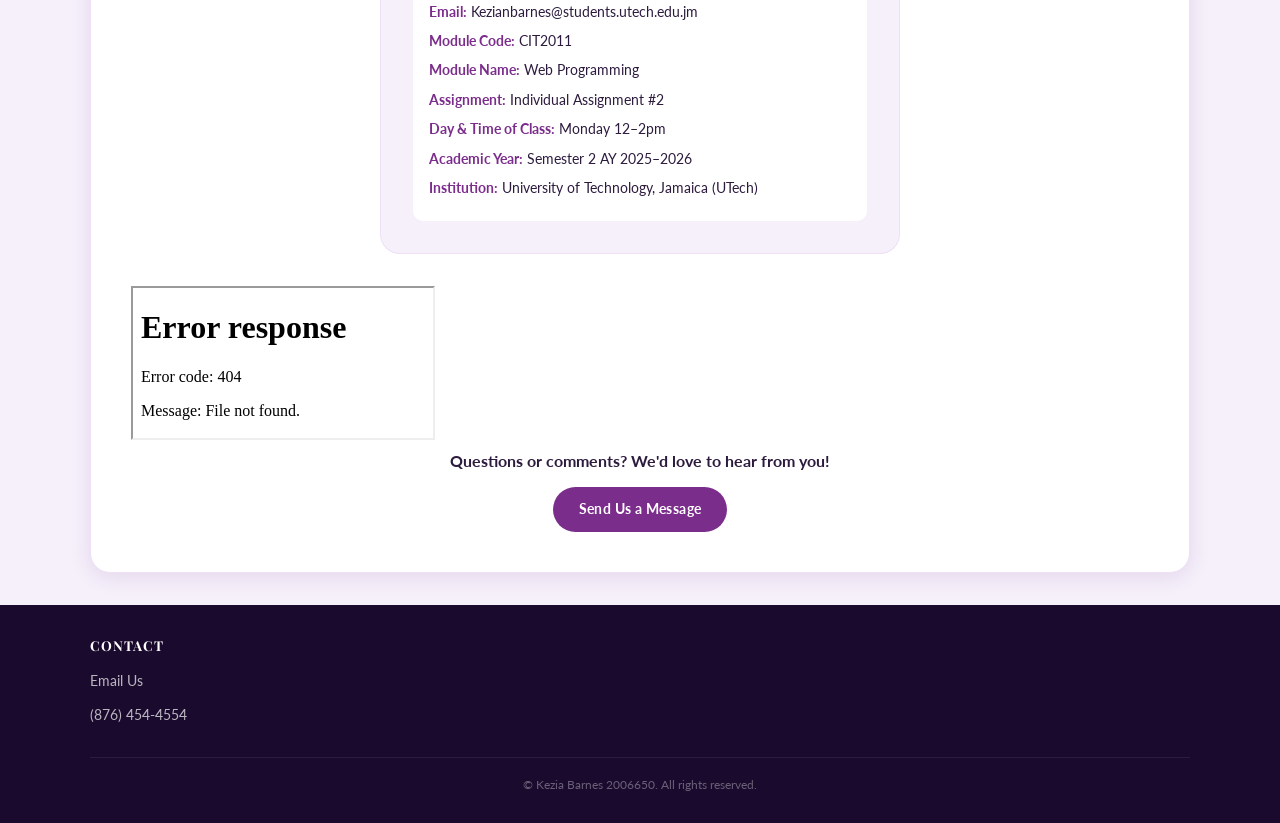
==== commit 2dac5221: "Update about.html" ====
--- a/Codes/about.html
+++ b/Codes/about.html
@@ -100,15 +100,8 @@
     </div>
 
     <!-- Storyboards -->
-    <div class="storyboard-section">
-      <h4>Mobile Storyboard</h4>
-      <img src="../Assets/Mobilestoryboard.jpg" alt="Mobile wireframe storyboard layout for Craft and Paint With Us JA" width="350" />
-    </div>
+       <div class="storyboard-section"> <iframe src="../Assets/Storyboard.pdf"></iframe>    </div>
 
-    <div class="storyboard-section">
-      <h4>Desktop Storyboard</h4>
-      <img src="../Assets/Desktopstoryboard.jpg" alt="Desktop wireframe storyboard layout for Craft and Paint With Us JA" width="350" />
-    </div>
 
     <!-- Contact CTA -->
     <div class="text-center">
